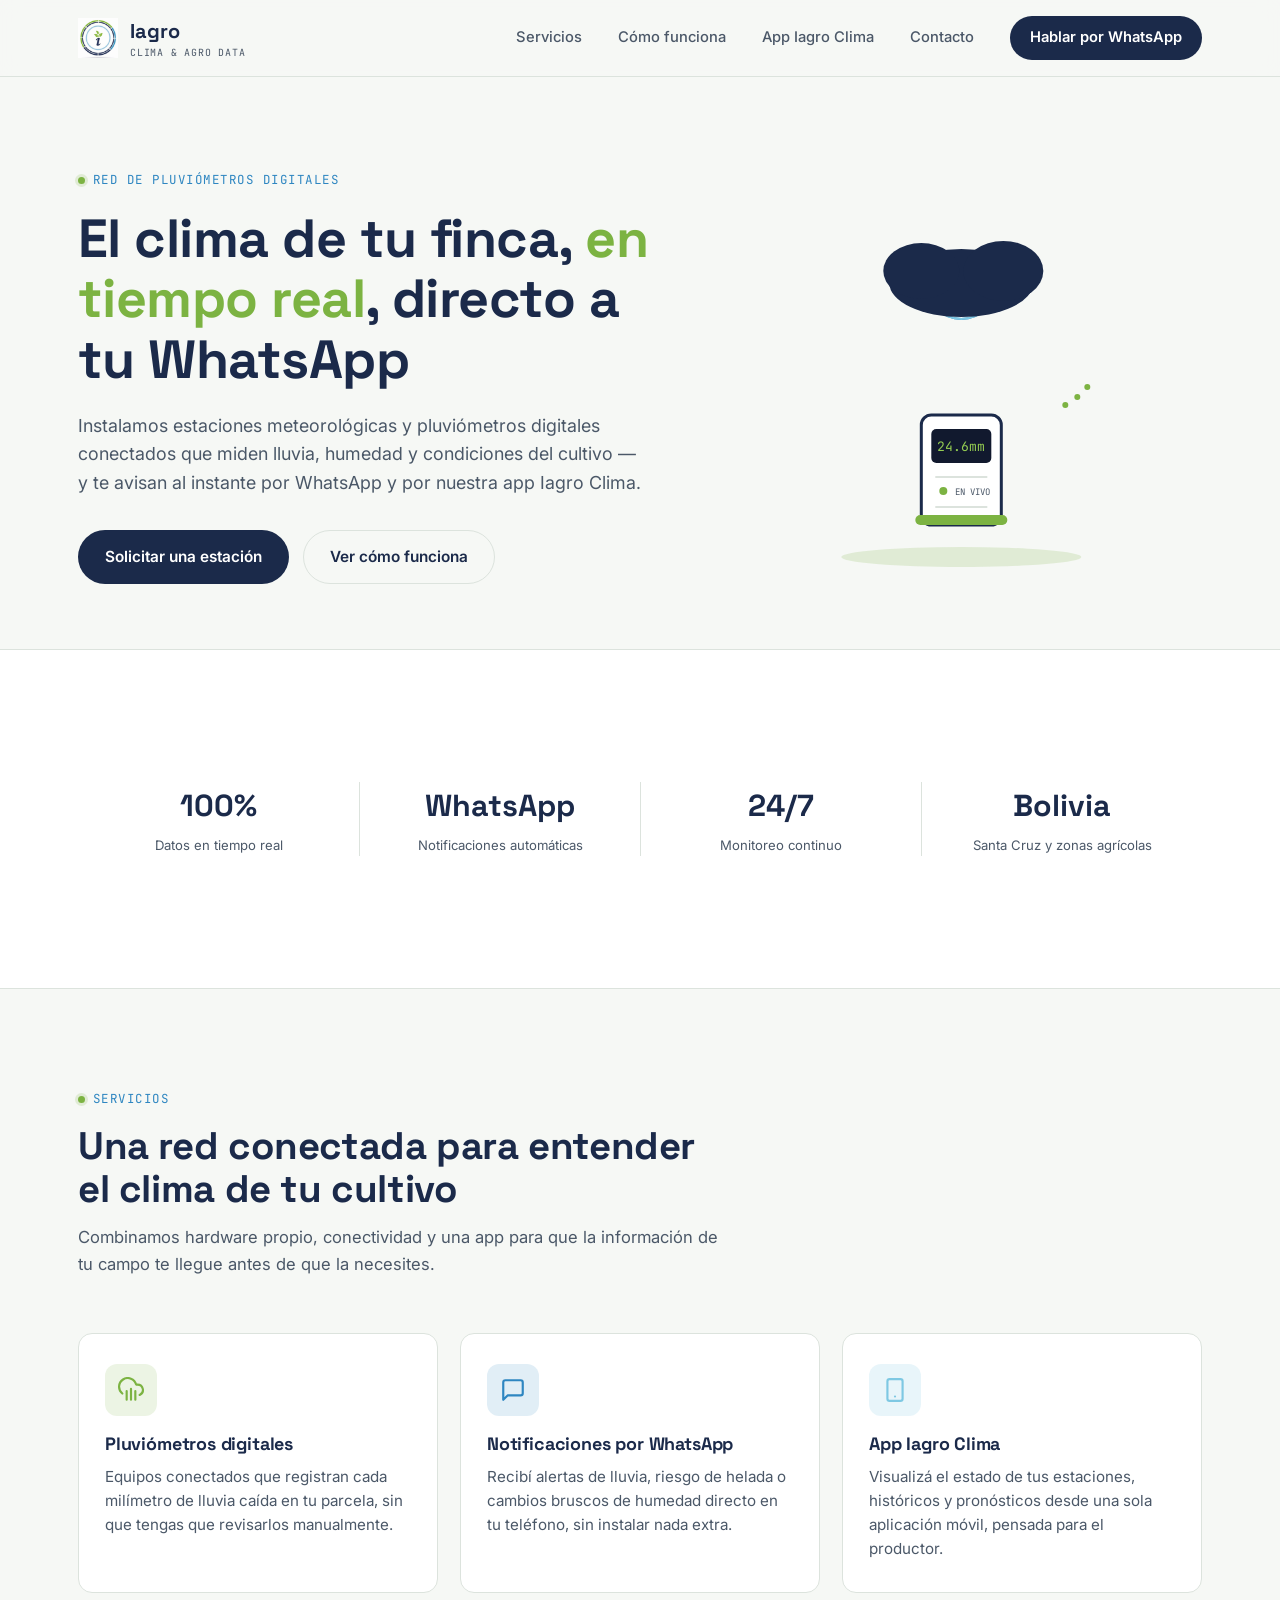
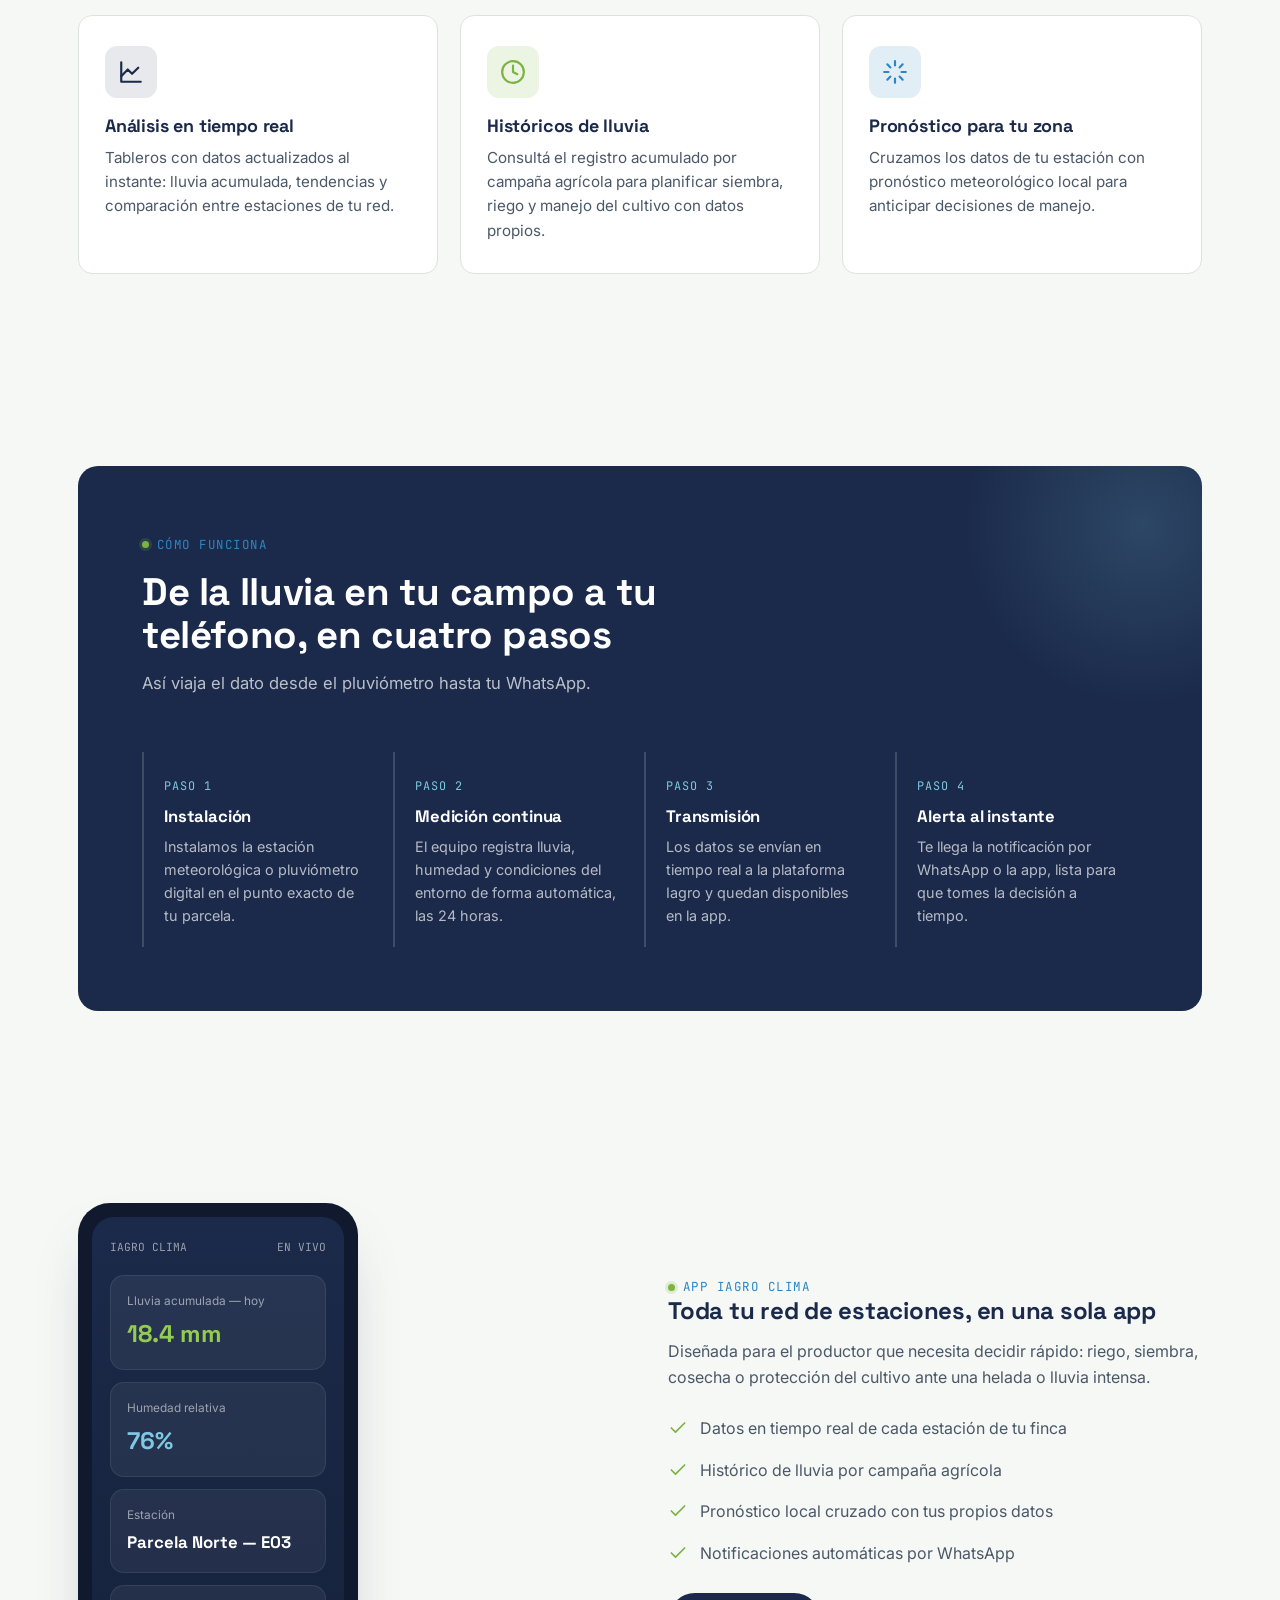
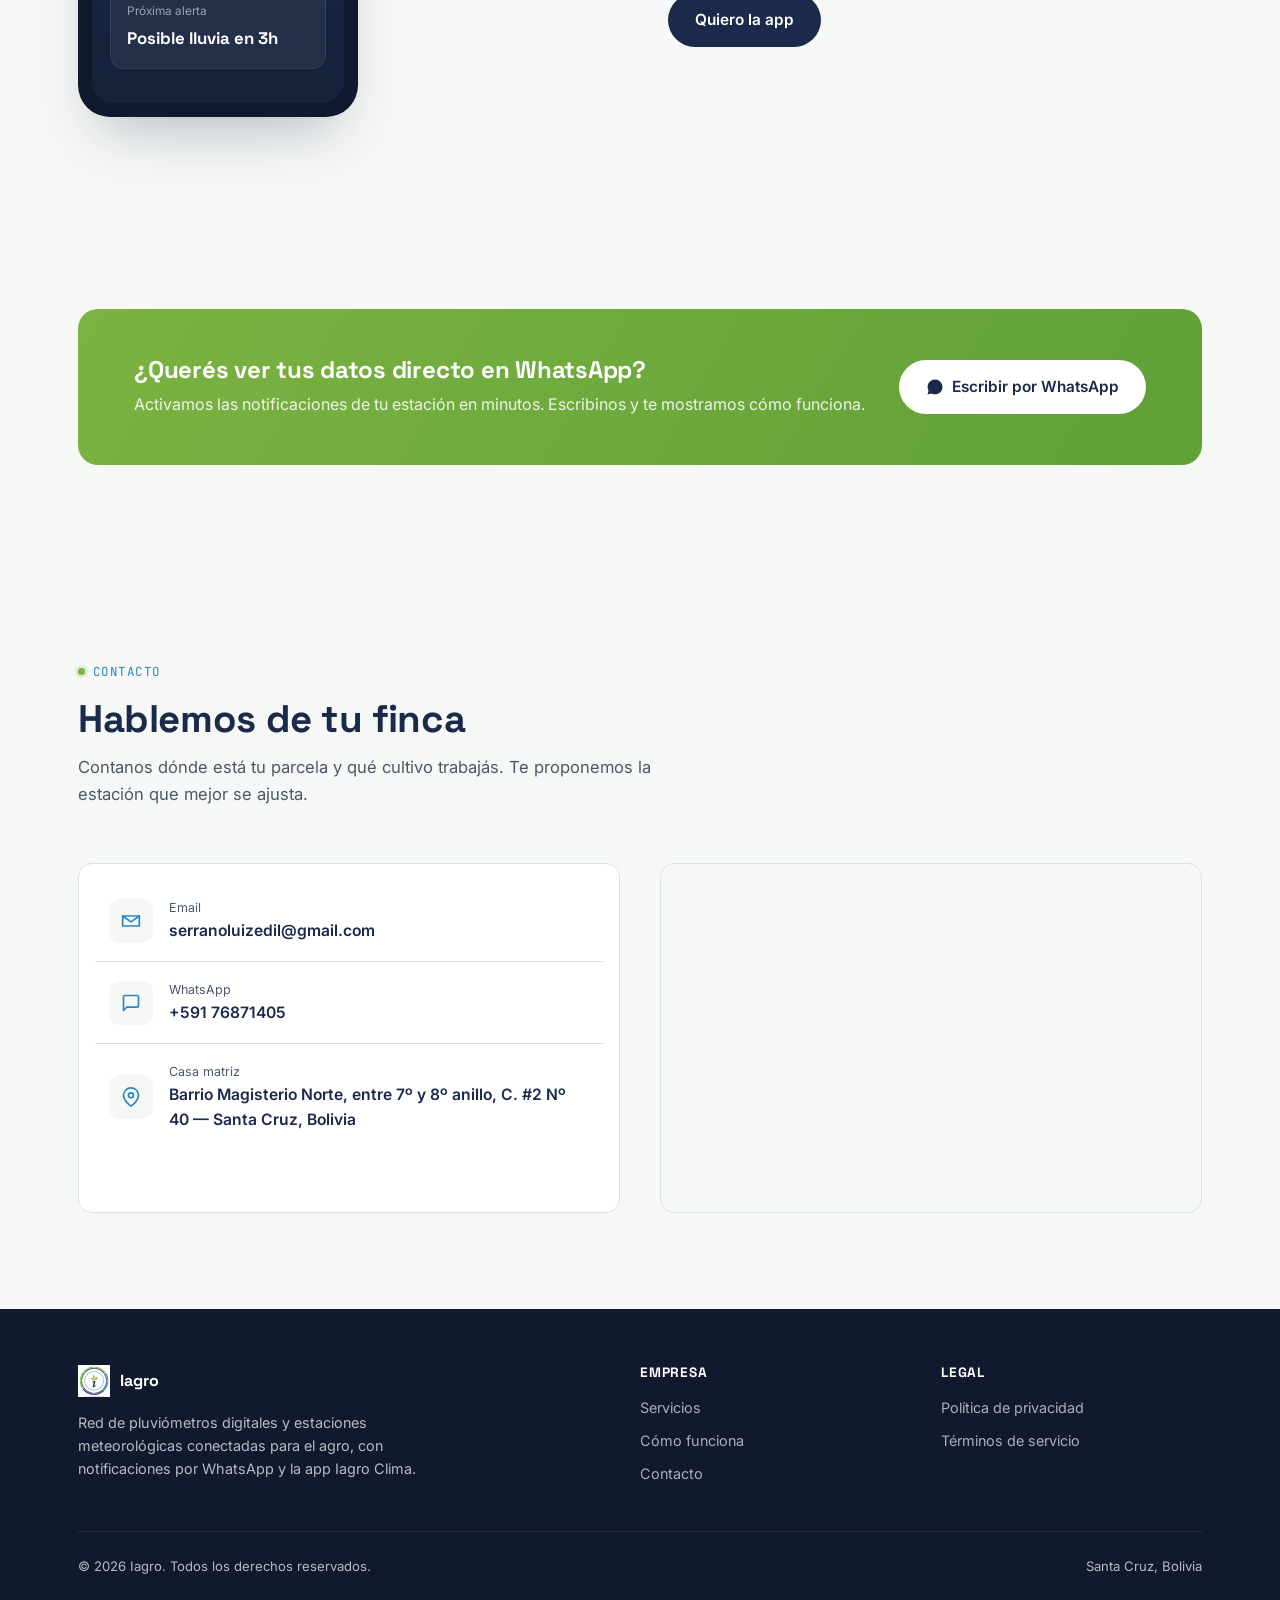
==== index.html @ 365c02df "first commit" ====
<!DOCTYPE html>
<html lang="es">
<head>
<meta charset="UTF-8">
<meta name="viewport" content="width=device-width, initial-scale=1.0">
<title>Iagro — Red de pluviómetros digitales y clima en tiempo real para el agro</title>
<meta name="description" content="Iagro instala estaciones meteorológicas y pluviómetros digitales conectados, con notificaciones por WhatsApp y la app Iagro Clima. Datos en tiempo real, pronósticos e históricos para tu finca.">
<link rel="icon" type="image/png" href="img/logo.png">
<link rel="stylesheet" href="css/style.css">
</head>
<body>

<header class="site-header">
  <div class="container">
    <a href="index.html" class="brand">
      <img src="img/logo.png" alt="Iagro">
      <span>Iagro<span class="sub">Clima &amp; Agro Data</span></span>
    </a>
    <nav class="nav-links">
      <a href="#servicios">Servicios</a>
      <a href="#como-funciona">Cómo funciona</a>
      <a href="#app">App Iagro Clima</a>
      <a href="contacto.html">Contacto</a>
      <a href="contacto.html#whatsapp" class="cta-link">Hablar por WhatsApp</a>
    </nav>
  </div>
</header>

<section class="hero">
  <div class="container">
    <div class="hero-copy">
      <span class="eyebrow">Red de pluviómetros digitales</span>
      <h1>El clima de tu finca, <em>en tiempo real</em>, directo a tu WhatsApp</h1>
      <p class="lead">Instalamos estaciones meteorológicas y pluviómetros digitales conectados que miden lluvia, humedad y condiciones del cultivo — y te avisan al instante por WhatsApp y por nuestra app Iagro Clima.</p>
      <div class="hero-actions">
        <a href="contacto.html" class="btn btn-primary">Solicitar una estación</a>
        <a href="#como-funciona" class="btn btn-secondary">Ver cómo funciona</a>
      </div>
    </div>
    <div class="hero-visual">
      <svg class="raingauge" viewBox="0 0 360 420" xmlns="http://www.w3.org/2000/svg">
        <!-- Pulsos de señal -->
        <circle class="pulse-ring" cx="180" cy="120" r="34" fill="none" stroke="#2E86C1" stroke-width="2"/>
        <circle class="pulse-ring" cx="180" cy="120" r="34" fill="none" stroke="#7EC8E3" stroke-width="2" style="animation-delay:1s"/>

        <!-- Nube -->
        <g>
          <ellipse cx="180" cy="118" rx="72" ry="34" fill="#1B2A4A"/>
          <ellipse cx="140" cy="106" rx="38" ry="28" fill="#1B2A4A"/>
          <ellipse cx="222" cy="106" rx="40" ry="30" fill="#1B2A4A"/>
        </g>

        <!-- Gotas cayendo -->
        <g fill="#7EC8E3">
          <path class="drop" d="M150 150 q6 14 0 22 q-6 -2 -6 -10 q0 -6 6 -12" />
          <path class="drop" d="M180 150 q6 14 0 22 q-6 -2 -6 -10 q0 -6 6 -12" />
          <path class="drop" d="M210 150 q6 14 0 22 q-6 -2 -6 -10 q0 -6 6 -12" />
          <path class="drop" d="M165 160 q6 14 0 22 q-6 -2 -6 -10 q0 -6 6 -12" />
          <path class="drop" d="M195 160 q6 14 0 22 q-6 -2 -6 -10 q0 -6 6 -12" />
        </g>

        <!-- Pluviómetro digital -->
        <g transform="translate(140,250)">
          <rect x="0" y="0" width="80" height="110" rx="10" fill="#FFFFFF" stroke="#1B2A4A" stroke-width="3"/>
          <rect x="10" y="14" width="60" height="34" rx="5" fill="#11192E"/>
          <text x="40" y="36" text-anchor="middle" font-family="JetBrains Mono, monospace" font-size="13" fill="#94CC52" class="data-tick">24.6mm</text>
          <line x1="14" y1="62" x2="66" y2="62" stroke="#DCE3DD" stroke-width="2"/>
          <circle class="data-tick" cx="22" cy="76" r="4" fill="#7CB342"/>
          <text x="34" y="80" font-family="JetBrains Mono, monospace" font-size="9" fill="#4B5868">EN VIVO</text>
          <line x1="14" y1="92" x2="66" y2="92" stroke="#DCE3DD" stroke-width="2"/>
          <rect x="-6" y="100" width="92" height="10" rx="5" fill="#7CB342"/>
        </g>

        <!-- Base / suelo -->
        <ellipse cx="180" cy="392" rx="120" ry="10" fill="#7CB342" opacity="0.18"/>

        <!-- Ondas de transmisión hacia WhatsApp -->
        <g class="data-tick" style="animation-delay:0.6s">
          <circle cx="284" cy="240" r="3" fill="#7CB342"/>
          <circle cx="296" cy="232" r="3" fill="#7CB342"/>
          <circle cx="306" cy="222" r="3" fill="#7CB342"/>
        </g>
      </svg>
    </div>
  </div>
</section>

<section class="stats">
  <div class="container">
    <div class="stat">
      <div class="num">100%</div>
      <div class="label">Datos en tiempo real</div>
    </div>
    <div class="stat">
      <div class="num">WhatsApp</div>
      <div class="label">Notificaciones automáticas</div>
    </div>
    <div class="stat">
      <div class="num">24/7</div>
      <div class="label">Monitoreo continuo</div>
    </div>
    <div class="stat">
      <div class="num">Bolivia</div>
      <div class="label">Santa Cruz y zonas agrícolas</div>
    </div>
  </div>
</section>

<section id="servicios">
  <div class="container">
    <div class="section-head">
      <span class="eyebrow">Servicios</span>
      <h2>Una red conectada para entender el clima de tu cultivo</h2>
      <p>Combinamos hardware propio, conectividad y una app para que la información de tu campo te llegue antes de que la necesites.</p>
    </div>
    <div class="services-grid">

      <div class="service-card">
        <div class="service-icon">
          <svg viewBox="0 0 24 24" fill="none" stroke-width="2" stroke-linecap="round" stroke-linejoin="round"><path d="M16 13v8M8 13v8M12 11v10M20 16.58A5 5 0 0 0 18 7h-1.26A8 8 0 1 0 4 15.25"/></svg>
        </div>
        <h3>Pluviómetros digitales</h3>
        <p>Equipos conectados que registran cada milímetro de lluvia caída en tu parcela, sin que tengas que revisarlos manualmente.</p>
      </div>

      <div class="service-card">
        <div class="service-icon">
          <svg viewBox="0 0 24 24" fill="none" stroke-width="2" stroke-linecap="round" stroke-linejoin="round"><path d="M21 15a2 2 0 0 1-2 2H7l-4 4V5a2 2 0 0 1 2-2h14a2 2 0 0 1 2 2z"/></svg>
        </div>
        <h3>Notificaciones por WhatsApp</h3>
        <p>Recibí alertas de lluvia, riesgo de helada o cambios bruscos de humedad directo en tu teléfono, sin instalar nada extra.</p>
      </div>

      <div class="service-card">
        <div class="service-icon">
          <svg viewBox="0 0 24 24" fill="none" stroke-width="2" stroke-linecap="round" stroke-linejoin="round"><rect x="5" y="2" width="14" height="20" rx="2"/><line x1="12" y1="18" x2="12.01" y2="18"/></svg>
        </div>
        <h3>App Iagro Clima</h3>
        <p>Visualizá el estado de tus estaciones, históricos y pronósticos desde una sola aplicación móvil, pensada para el productor.</p>
      </div>

      <div class="service-card">
        <div class="service-icon">
          <svg viewBox="0 0 24 24" fill="none" stroke-width="2" stroke-linecap="round" stroke-linejoin="round"><path d="M3 3v18h18"/><path d="M18.7 8 13 13.7l-4-4L3 16"/></svg>
        </div>
        <h3>Análisis en tiempo real</h3>
        <p>Tableros con datos actualizados al instante: lluvia acumulada, tendencias y comparación entre estaciones de tu red.</p>
      </div>

      <div class="service-card">
        <div class="service-icon">
          <svg viewBox="0 0 24 24" fill="none" stroke-width="2" stroke-linecap="round" stroke-linejoin="round"><circle cx="12" cy="12" r="10"/><polyline points="12 6 12 12 16 14"/></svg>
        </div>
        <h3>Históricos de lluvia</h3>
        <p>Consultá el registro acumulado por campaña agrícola para planificar siembra, riego y manejo del cultivo con datos propios.</p>
      </div>

      <div class="service-card">
        <div class="service-icon">
          <svg viewBox="0 0 24 24" fill="none" stroke-width="2" stroke-linecap="round" stroke-linejoin="round"><path d="M12 2v4M12 18v4M4.93 4.93l2.83 2.83M16.24 16.24l2.83 2.83M2 12h4M18 12h4M4.93 19.07l2.83-2.83M16.24 7.76l2.83-2.83"/></svg>
        </div>
        <h3>Pronóstico para tu zona</h3>
        <p>Cruzamos los datos de tu estación con pronóstico meteorológico local para anticipar decisiones de manejo.</p>
      </div>

    </div>
  </div>
</section>

<section id="como-funciona">
  <div class="container">
    <div class="flow">
      <div class="section-head">
        <span class="eyebrow">Cómo funciona</span>
        <h2>De la lluvia en tu campo a tu teléfono, en cuatro pasos</h2>
        <p>Así viaja el dato desde el pluviómetro hasta tu WhatsApp.</p>
      </div>
      <div class="flow-steps">
        <div class="flow-step">
          <span class="tag">PASO 1</span>
          <h4>Instalación</h4>
          <p>Instalamos la estación meteorológica o pluviómetro digital en el punto exacto de tu parcela.</p>
        </div>
        <div class="flow-step">
          <span class="tag">PASO 2</span>
          <h4>Medición continua</h4>
          <p>El equipo registra lluvia, humedad y condiciones del entorno de forma automática, las 24 horas.</p>
        </div>
        <div class="flow-step">
          <span class="tag">PASO 3</span>
          <h4>Transmisión</h4>
          <p>Los datos se envían en tiempo real a la plataforma Iagro y quedan disponibles en la app.</p>
        </div>
        <div class="flow-step">
          <span class="tag">PASO 4</span>
          <h4>Alerta al instante</h4>
          <p>Te llega la notificación por WhatsApp o la app, lista para que tomes la decisión a tiempo.</p>
        </div>
      </div>
    </div>
  </div>
</section>

<section id="app" class="app-promo">
  <div class="container">
    <div class="phone-mock">
      <div class="phone-screen">
        <div class="ps-head"><span>IAGRO CLIMA</span><span>EN VIVO</span></div>
        <div class="ps-card">
          <div class="ps-label">Lluvia acumulada — hoy</div>
          <div class="ps-value leaf">18.4 mm</div>
        </div>
        <div class="ps-card">
          <div class="ps-label">Humedad relativa</div>
          <div class="ps-value sky">76%</div>
        </div>
        <div class="ps-card">
          <div class="ps-label">Estación</div>
          <div class="ps-value" style="font-size:1.05rem;">Parcela Norte — E03</div>
        </div>
        <div class="ps-card">
          <div class="ps-label">Próxima alerta</div>
          <div class="ps-value" style="font-size:1.05rem;">Posible lluvia en 3h</div>
        </div>
      </div>
    </div>
    <div class="app-copy">
      <span class="eyebrow">App Iagro Clima</span>
      <h2>Toda tu red de estaciones, en una sola app</h2>
      <p style="color:var(--ink-soft); margin-top:14px;">Diseñada para el productor que necesita decidir rápido: riego, siembra, cosecha o protección del cultivo ante una helada o lluvia intensa.</p>
      <ul class="checklist">
        <li><svg viewBox="0 0 24 24" fill="none" stroke-width="2" stroke-linecap="round" stroke-linejoin="round"><polyline points="20 6 9 17 4 12"/></svg> Datos en tiempo real de cada estación de tu finca</li>
        <li><svg viewBox="0 0 24 24" fill="none" stroke-width="2" stroke-linecap="round" stroke-linejoin="round"><polyline points="20 6 9 17 4 12"/></svg> Histórico de lluvia por campaña agrícola</li>
        <li><svg viewBox="0 0 24 24" fill="none" stroke-width="2" stroke-linecap="round" stroke-linejoin="round"><polyline points="20 6 9 17 4 12"/></svg> Pronóstico local cruzado con tus propios datos</li>
        <li><svg viewBox="0 0 24 24" fill="none" stroke-width="2" stroke-linecap="round" stroke-linejoin="round"><polyline points="20 6 9 17 4 12"/></svg> Notificaciones automáticas por WhatsApp</li>
      </ul>
      <a href="contacto.html" class="btn btn-primary" style="margin-top:10px;">Quiero la app</a>
    </div>
  </div>
</section>

<section>
  <div class="container">
    <div class="wa-band">
      <div>
        <h3>¿Querés ver tus datos directo en WhatsApp?</h3>
        <p>Activamos las notificaciones de tu estación en minutos. Escribinos y te mostramos cómo funciona.</p>
      </div>
      <a href="https://wa.me/59176871405" target="_blank" rel="noopener" class="btn btn-primary">
        <svg width="18" height="18" viewBox="0 0 24 24" fill="currentColor"><path d="M12.04 2C6.58 2 2.13 6.45 2.13 11.91c0 1.75.46 3.39 1.27 4.81L2 22l5.43-1.36a9.85 9.85 0 0 0 4.61 1.17h.01c5.46 0 9.91-4.45 9.91-9.91C21.95 6.45 17.5 2 12.04 2z"/></svg>
        Escribir por WhatsApp
      </a>
    </div>
  </div>
</section>

<section id="contacto-preview">
  <div class="container">
    <div class="section-head">
      <span class="eyebrow">Contacto</span>
      <h2>Hablemos de tu finca</h2>
      <p>Contanos dónde está tu parcela y qué cultivo trabajás. Te proponemos la estación que mejor se ajusta.</p>
    </div>
    <div class="contact-grid">
      <div class="contact-card">
        <div class="contact-list">
          <div class="contact-item">
            <div class="ci-icon"><svg viewBox="0 0 24 24" fill="none" stroke-width="2" stroke-linecap="round" stroke-linejoin="round"><path d="M4 4h16v16H4z" opacity="0"/><path d="M22 6 12 13 2 6"/><path d="M2 6h20v12H2z"/></svg></div>
            <div><div class="ci-label">Email</div><div class="ci-value">serranoluizedil@gmail.com</div></div>
          </div>
          <div class="contact-item">
            <div class="ci-icon"><svg viewBox="0 0 24 24" fill="none" stroke-width="2" stroke-linecap="round" stroke-linejoin="round"><path d="M21 15a2 2 0 0 1-2 2H7l-4 4V5a2 2 0 0 1 2-2h14a2 2 0 0 1 2 2z"/></svg></div>
            <div><div class="ci-label">WhatsApp</div><div class="ci-value">+591 76871405</div></div>
          </div>
          <div class="contact-item">
            <div class="ci-icon"><svg viewBox="0 0 24 24" fill="none" stroke-width="2" stroke-linecap="round" stroke-linejoin="round"><path d="M21 10c0 7-9 13-9 13s-9-6-9-13a9 9 0 0 1 18 0z"/><circle cx="12" cy="10" r="3"/></svg></div>
            <div><div class="ci-label">Casa matriz</div><div class="ci-value">Barrio Magisterio Norte, entre 7º y 8º anillo, C. #2 Nº 40 — Santa Cruz, Bolivia</div></div>
          </div>
        </div>
      </div>
      <div class="map-frame">
        <iframe src="https://www.openstreetmap.org/export/embed.html?bbox=-63.20%2C-17.76%2C-63.13%2C-17.70&layer=mapnik" loading="lazy" referrerpolicy="no-referrer-when-downgrade" title="Ubicación Iagro Santa Cruz"></iframe>
      </div>
    </div>
  </div>
</section>

<footer>
  <div class="container">
    <div class="footer-grid">
      <div>
        <div class="footer-brand"><img src="img/logo.png" alt="Iagro"> Iagro</div>
        <p>Red de pluviómetros digitales y estaciones meteorológicas conectadas para el agro, con notificaciones por WhatsApp y la app Iagro Clima.</p>
      </div>
      <div class="footer-col">
        <h4>Empresa</h4>
        <a href="index.html#servicios">Servicios</a>
        <a href="index.html#como-funciona">Cómo funciona</a>
        <a href="contacto.html">Contacto</a>
      </div>
      <div class="footer-col">
        <h4>Legal</h4>
        <a href="privacidad.html">Política de privacidad</a>
        <a href="terminos.html">Términos de servicio</a>
      </div>
    </div>
    <div class="footer-bottom">
      <span>© 2026 Iagro. Todos los derechos reservados.</span>
      <span>Santa Cruz, Bolivia</span>
    </div>
  </div>
</footer>

</body>
</html>
---- css/style.css ----
/* ==========================================================================
   IAGRO — Sistema de diseño
   Paleta extraída del logo: navy, verde hoja, azul claro, azul medio
   ========================================================================== */

@import url('https://fonts.googleapis.com/css2?family=Space+Grotesk:wght@400;500;600;700&family=Inter:wght@400;500;600;700&family=JetBrains+Mono:wght@400;500&display=swap');

:root {
  /* Paleta de marca */
  --navy: #1B2A4A;
  --navy-deep: #11192E;
  --leaf: #7CB342;
  --leaf-bright: #94CC52;
  --sky: #7EC8E3;
  --azure: #2E86C1;
  --cream: #F6F8F5;
  --paper: #FFFFFF;
  --ink: #1A2233;
  --ink-soft: #4B5868;
  --line: #DCE3DD;

  /* Tipografía */
  --font-display: 'Space Grotesk', sans-serif;
  --font-body: 'Inter', sans-serif;
  --font-mono: 'JetBrains Mono', monospace;

  /* Espaciado */
  --container: 1180px;
  --radius: 14px;
  --radius-sm: 8px;
}

* { box-sizing: border-box; margin: 0; padding: 0; }

html { scroll-behavior: smooth; }

@media (prefers-reduced-motion: reduce) {
  html { scroll-behavior: auto; }
  *, *::before, *::after {
    animation-duration: 0.01ms !important;
    animation-iteration-count: 1 !important;
    transition-duration: 0.01ms !important;
  }
}

body {
  font-family: var(--font-body);
  color: var(--ink);
  background: var(--cream);
  line-height: 1.6;
  -webkit-font-smoothing: antialiased;
}

img { max-width: 100%; display: block; }
a { color: inherit; text-decoration: none; }
ul { list-style: none; }

.container {
  max-width: var(--container);
  margin: 0 auto;
  padding: 0 28px;
}

h1, h2, h3, h4 {
  font-family: var(--font-display);
  color: var(--navy);
  letter-spacing: -0.01em;
  line-height: 1.12;
}

.eyebrow {
  font-family: var(--font-mono);
  font-size: 0.78rem;
  letter-spacing: 0.12em;
  text-transform: uppercase;
  color: var(--azure);
  display: inline-flex;
  align-items: center;
  gap: 8px;
}
.eyebrow::before {
  content: '';
  width: 7px;
  height: 7px;
  border-radius: 50%;
  background: var(--leaf);
  box-shadow: 0 0 0 3px rgba(124,179,66,0.18);
}

/* ---------- Header ---------- */
.site-header {
  position: sticky;
  top: 0;
  z-index: 100;
  background: rgba(246, 248, 245, 0.88);
  backdrop-filter: blur(10px);
  border-bottom: 1px solid var(--line);
}
.site-header .container {
  display: flex;
  align-items: center;
  justify-content: space-between;
  height: 76px;
}
.brand {
  display: flex;
  align-items: center;
  gap: 12px;
  font-family: var(--font-display);
  font-weight: 700;
  font-size: 1.25rem;
  color: var(--navy);
}
.brand img { width: 40px; height: 40px; }
.brand .sub {
  display: block;
  font-family: var(--font-mono);
  font-size: 0.62rem;
  font-weight: 400;
  letter-spacing: 0.08em;
  color: var(--ink-soft);
  text-transform: uppercase;
  margin-top: -2px;
}

.nav-links {
  display: flex;
  align-items: center;
  gap: 36px;
}
.nav-links a {
  font-size: 0.92rem;
  font-weight: 500;
  color: var(--ink-soft);
  transition: color 0.2s ease;
  position: relative;
}
.nav-links a:hover, .nav-links a:focus-visible { color: var(--navy); }
.nav-links a.cta-link {
  background: var(--navy);
  color: #fff;
  padding: 10px 20px;
  border-radius: 100px;
  font-weight: 600;
}
.nav-links a.cta-link:hover { background: var(--azure); }

.nav-toggle { display: none; }

/* ---------- Hero ---------- */
.hero {
  position: relative;
  overflow: hidden;
  padding: 88px 0 64px;
}
.hero .container {
  display: grid;
  grid-template-columns: 1.1fr 0.9fr;
  gap: 56px;
  align-items: center;
}
.hero h1 {
  font-size: clamp(2.3rem, 4.2vw, 3.4rem);
  margin: 18px 0 22px;
}
.hero h1 em {
  font-style: normal;
  color: var(--leaf);
  position: relative;
}
.hero p.lead {
  font-size: 1.12rem;
  color: var(--ink-soft);
  max-width: 52ch;
  margin-bottom: 32px;
}
.hero-actions {
  display: flex;
  gap: 14px;
  flex-wrap: wrap;
}

.btn {
  display: inline-flex;
  align-items: center;
  gap: 8px;
  padding: 14px 26px;
  border-radius: 100px;
  font-weight: 600;
  font-size: 0.96rem;
  border: 1px solid transparent;
  cursor: pointer;
  transition: all 0.2s ease;
}
.btn-primary {
  background: var(--navy);
  color: #fff;
}
.btn-primary:hover { background: var(--azure); transform: translateY(-1px); }
.btn-secondary {
  background: transparent;
  border-color: var(--line);
  color: var(--navy);
}
.btn-secondary:hover { border-color: var(--navy); }

/* Signature visual: pluviómetro digital con goteo de datos en tiempo real */
.hero-visual {
  position: relative;
  display: flex;
  align-items: center;
  justify-content: center;
  height: 420px;
}
.raingauge {
  width: 100%;
  height: 100%;
}
.drop {
  animation: fall 2.6s linear infinite;
  opacity: 0;
}
.drop:nth-child(odd) { animation-delay: 0.4s; }
.drop:nth-child(3n) { animation-delay: 1.1s; }
.drop:nth-child(4n) { animation-delay: 1.8s; }
@keyframes fall {
  0% { transform: translateY(-10px); opacity: 0; }
  15% { opacity: 0.85; }
  85% { opacity: 0.6; }
  100% { transform: translateY(140px); opacity: 0; }
}
.pulse-ring {
  animation: pulse 2.8s ease-out infinite;
  transform-origin: center;
}
@keyframes pulse {
  0% { opacity: 0.7; transform: scale(0.92); }
  70% { opacity: 0; transform: scale(1.35); }
  100% { opacity: 0; transform: scale(1.35); }
}
.data-tick { animation: tickFade 3.5s ease-in-out infinite; }
@keyframes tickFade {
  0%, 100% { opacity: 0.3; }
  50% { opacity: 1; }
}

/* ---------- Stats strip ---------- */
.stats {
  border-top: 1px solid var(--line);
  border-bottom: 1px solid var(--line);
  background: var(--paper);
}
.stats .container {
  display: grid;
  grid-template-columns: repeat(4, 1fr);
  padding: 36px 28px;
}
.stat {
  text-align: center;
  border-left: 1px solid var(--line);
  padding: 0 12px;
}
.stat:first-child { border-left: none; }
.stat .num {
  font-family: var(--font-display);
  font-size: 1.9rem;
  font-weight: 700;
  color: var(--navy);
}
.stat .label {
  font-size: 0.82rem;
  color: var(--ink-soft);
  margin-top: 4px;
}

/* ---------- Sections ---------- */
section { padding: 96px 0; }
.section-head {
  max-width: 640px;
  margin-bottom: 56px;
}
.section-head h2 {
  font-size: clamp(1.8rem, 3vw, 2.4rem);
  margin-top: 14px;
}
.section-head p {
  color: var(--ink-soft);
  margin-top: 14px;
  font-size: 1.04rem;
}

/* ---------- Services / cards ---------- */
.services-grid {
  display: grid;
  grid-template-columns: repeat(3, 1fr);
  gap: 22px;
}
.service-card {
  background: var(--paper);
  border: 1px solid var(--line);
  border-radius: var(--radius);
  padding: 30px 26px;
  transition: transform 0.25s ease, box-shadow 0.25s ease, border-color 0.25s ease;
}
.service-card:hover {
  transform: translateY(-4px);
  box-shadow: 0 16px 32px -16px rgba(27,42,74,0.18);
  border-color: var(--sky);
}
.service-icon {
  width: 52px;
  height: 52px;
  border-radius: 12px;
  display: flex;
  align-items: center;
  justify-content: center;
  margin-bottom: 18px;
}
.service-icon svg { width: 26px; height: 26px; }
.service-card:nth-child(1) .service-icon { background: rgba(124,179,66,0.14); }
.service-card:nth-child(1) .service-icon svg { stroke: var(--leaf); }
.service-card:nth-child(2) .service-icon { background: rgba(46,134,193,0.14); }
.service-card:nth-child(2) .service-icon svg { stroke: var(--azure); }
.service-card:nth-child(3) .service-icon { background: rgba(126,200,227,0.18); }
.service-card:nth-child(3) .service-icon svg { stroke: var(--sky); }
.service-card:nth-child(4) .service-icon { background: rgba(27,42,74,0.10); }
.service-card:nth-child(4) .service-icon svg { stroke: var(--navy); }
.service-card:nth-child(5) .service-icon { background: rgba(124,179,66,0.14); }
.service-card:nth-child(5) .service-icon svg { stroke: var(--leaf); }
.service-card:nth-child(6) .service-icon { background: rgba(46,134,193,0.14); }
.service-card:nth-child(6) .service-icon svg { stroke: var(--azure); }

.service-card h3 {
  font-size: 1.12rem;
  margin-bottom: 10px;
}
.service-card p {
  color: var(--ink-soft);
  font-size: 0.95rem;
}

/* ---------- How it works ---------- */
.flow {
  background: var(--navy);
  color: #fff;
  border-radius: 20px;
  padding: 64px;
  position: relative;
  overflow: hidden;
}
.flow::before {
  content: '';
  position: absolute;
  top: -120px;
  right: -120px;
  width: 360px;
  height: 360px;
  border-radius: 50%;
  background: radial-gradient(circle, rgba(126,200,227,0.18), transparent 70%);
}
.flow .section-head h2, .flow .section-head p { color: #fff; }
.flow .section-head p { color: rgba(255,255,255,0.7); }
.flow-steps {
  display: grid;
  grid-template-columns: repeat(4, 1fr);
  gap: 8px;
  position: relative;
}
.flow-step {
  padding: 20px;
  border-left: 2px solid rgba(255,255,255,0.16);
}
.flow-step .tag {
  font-family: var(--font-mono);
  font-size: 0.74rem;
  color: var(--sky);
  letter-spacing: 0.08em;
}
.flow-step h4 {
  color: #fff;
  font-size: 1.04rem;
  margin: 10px 0 8px;
}
.flow-step p {
  color: rgba(255,255,255,0.68);
  font-size: 0.9rem;
}

/* ---------- App promo ---------- */
.app-promo .container {
  display: grid;
  grid-template-columns: 1fr 1fr;
  gap: 56px;
  align-items: center;
}
.phone-mock {
  background: var(--navy-deep);
  border-radius: 32px;
  padding: 14px;
  max-width: 280px;
  box-shadow: 0 30px 60px -24px rgba(27,42,74,0.35);
}
.phone-screen {
  background: linear-gradient(180deg, var(--navy) 0%, #16223C 100%);
  border-radius: 22px;
  padding: 22px 18px;
  color: #fff;
  min-height: 460px;
}
.phone-screen .ps-head {
  display: flex;
  justify-content: space-between;
  align-items: center;
  font-family: var(--font-mono);
  font-size: 0.7rem;
  color: rgba(255,255,255,0.55);
  margin-bottom: 18px;
}
.ps-card {
  background: rgba(255,255,255,0.06);
  border: 1px solid rgba(255,255,255,0.08);
  border-radius: 14px;
  padding: 16px;
  margin-bottom: 12px;
}
.ps-card .ps-label { font-size: 0.74rem; color: rgba(255,255,255,0.55); }
.ps-card .ps-value { font-family: var(--font-display); font-size: 1.5rem; font-weight: 700; margin-top: 4px; }
.ps-card .ps-value.leaf { color: var(--leaf-bright); }
.ps-card .ps-value.sky { color: var(--sky); }

.app-copy ul.checklist { margin-top: 26px; }
.app-copy ul.checklist li {
  display: flex;
  align-items: flex-start;
  gap: 12px;
  margin-bottom: 16px;
  color: var(--ink-soft);
}
.app-copy ul.checklist svg {
  flex-shrink: 0;
  width: 20px;
  height: 20px;
  stroke: var(--leaf);
  margin-top: 2px;
}

/* ---------- WhatsApp band ---------- */
.wa-band {
  background: linear-gradient(120deg, var(--leaf) 0%, #5FA037 100%);
  border-radius: 20px;
  padding: 48px 56px;
  display: flex;
  align-items: center;
  justify-content: space-between;
  gap: 32px;
  color: #fff;
}
.wa-band h3 { color: #fff; font-size: 1.5rem; }
.wa-band p { color: rgba(255,255,255,0.88); margin-top: 8px; }
.wa-band .btn-primary { background: #fff; color: var(--navy); }
.wa-band .btn-primary:hover { background: var(--navy); color: #fff; }

/* ---------- Contact ---------- */
.contact-grid {
  display: grid;
  grid-template-columns: 1fr 1fr;
  gap: 40px;
}
.contact-card {
  background: var(--paper);
  border: 1px solid var(--line);
  border-radius: var(--radius);
  padding: 16px;
}
.contact-list { display: flex; flex-direction: column; gap: 0; }
.contact-item {
  display: flex;
  align-items: center;
  gap: 16px;
  padding: 18px 14px;
  border-bottom: 1px solid var(--line);
}
.contact-item:last-child { border-bottom: none; }
.contact-item .ci-icon {
  width: 44px;
  height: 44px;
  border-radius: 10px;
  background: var(--cream);
  display: flex;
  align-items: center;
  justify-content: center;
  flex-shrink: 0;
}
.contact-item .ci-icon svg { width: 20px; height: 20px; stroke: var(--azure); }
.contact-item .ci-label { font-size: 0.78rem; color: var(--ink-soft); }
.contact-item .ci-value { font-weight: 600; color: var(--navy); font-size: 0.98rem; }

.map-frame {
  border-radius: var(--radius);
  overflow: hidden;
  border: 1px solid var(--line);
  min-height: 100%;
}
.map-frame iframe { width: 100%; height: 100%; min-height: 340px; border: 0; }

/* ---------- Footer ---------- */
footer {
  background: var(--navy-deep);
  color: rgba(255,255,255,0.7);
  padding: 56px 0 28px;
}
.footer-grid {
  display: grid;
  grid-template-columns: 2fr 1fr 1fr;
  gap: 40px;
  padding-bottom: 36px;
  border-bottom: 1px solid rgba(255,255,255,0.1);
}
.footer-brand {
  display: flex;
  align-items: center;
  gap: 10px;
  color: #fff;
  font-family: var(--font-display);
  font-weight: 700;
  margin-bottom: 14px;
}
.footer-brand img { width: 32px; height: 32px; }
.footer-grid p { font-size: 0.9rem; max-width: 38ch; }
.footer-col h4 {
  color: #fff;
  font-size: 0.85rem;
  text-transform: uppercase;
  letter-spacing: 0.06em;
  margin-bottom: 16px;
}
.footer-col a, .footer-col li {
  display: block;
  font-size: 0.9rem;
  margin-bottom: 10px;
  color: rgba(255,255,255,0.65);
  transition: color 0.2s ease;
}
.footer-col a:hover { color: var(--sky); }
.footer-bottom {
  display: flex;
  justify-content: space-between;
  align-items: center;
  padding-top: 24px;
  font-size: 0.82rem;
  flex-wrap: wrap;
  gap: 12px;
}

/* ---------- Legal pages ---------- */
.legal-hero {
  background: var(--navy);
  color: #fff;
  padding: 64px 0 48px;
}
.legal-hero .eyebrow { color: var(--sky); }
.legal-hero .eyebrow::before { background: var(--leaf-bright); }
.legal-hero h1 { color: #fff; margin-top: 14px; font-size: clamp(1.9rem, 3.4vw, 2.6rem); }
.legal-hero .updated { color: rgba(255,255,255,0.6); margin-top: 10px; font-size: 0.9rem; font-family: var(--font-mono); }

.legal-body {
  padding: 56px 0 96px;
}
.legal-layout {
  display: grid;
  grid-template-columns: 260px 1fr;
  gap: 56px;
  align-items: start;
}
.legal-toc {
  position: sticky;
  top: 100px;
  background: var(--paper);
  border: 1px solid var(--line);
  border-radius: var(--radius);
  padding: 22px;
}
.legal-toc h4 {
  font-size: 0.78rem;
  text-transform: uppercase;
  letter-spacing: 0.06em;
  color: var(--ink-soft);
  margin-bottom: 14px;
}
.legal-toc a {
  display: block;
  font-size: 0.9rem;
  padding: 7px 0;
  color: var(--ink-soft);
  border-left: 2px solid transparent;
  padding-left: 12px;
  margin-left: -12px;
  transition: all 0.2s ease;
}
.legal-toc a:hover { color: var(--navy); border-left-color: var(--leaf); }

.legal-content {
  background: var(--paper);
  border: 1px solid var(--line);
  border-radius: var(--radius);
  padding: 48px;
}
.legal-content h2 {
  font-size: 1.3rem;
  margin-top: 38px;
  margin-bottom: 14px;
  padding-top: 14px;
  border-top: 1px solid var(--line);
}
.legal-content h2:first-child { margin-top: 0; padding-top: 0; border-top: none; }
.legal-content h3 {
  font-size: 1.04rem;
  margin-top: 22px;
  margin-bottom: 10px;
}
.legal-content p, .legal-content li {
  color: var(--ink-soft);
  font-size: 0.96rem;
  margin-bottom: 12px;
}
.legal-content ul, .legal-content ol {
  margin-left: 4px;
  margin-bottom: 16px;
}
.legal-content li {
  position: relative;
  padding-left: 20px;
  margin-bottom: 8px;
}
.legal-content ul li::before {
  content: '';
  position: absolute;
  left: 0;
  top: 9px;
  width: 6px;
  height: 6px;
  border-radius: 50%;
  background: var(--leaf);
}
.legal-content ol { counter-reset: item; }
.legal-content table {
  width: 100%;
  border-collapse: collapse;
  margin: 18px 0;
  font-size: 0.9rem;
}
.legal-content th, .legal-content td {
  text-align: left;
  padding: 10px 14px;
  border: 1px solid var(--line);
  color: var(--ink-soft);
}
.legal-content th {
  background: var(--cream);
  color: var(--navy);
  font-weight: 600;
  font-family: var(--font-display);
  font-size: 0.85rem;
}
.legal-content strong { color: var(--navy); }
.legal-note {
  background: rgba(126,200,227,0.12);
  border: 1px solid rgba(126,200,227,0.4);
  border-radius: var(--radius-sm);
  padding: 16px 18px;
  margin: 20px 0;
  font-size: 0.9rem;
  color: var(--navy);
}

/* ---------- Contact page form ---------- */
.contact-page-grid {
  display: grid;
  grid-template-columns: 1fr 1fr;
  gap: 48px;
  align-items: start;
}
.form-card {
  background: var(--paper);
  border: 1px solid var(--line);
  border-radius: var(--radius);
  padding: 36px;
}
.field { margin-bottom: 20px; }
.field label {
  display: block;
  font-size: 0.85rem;
  font-weight: 600;
  color: var(--navy);
  margin-bottom: 8px;
}
.field input, .field textarea, .field select {
  width: 100%;
  padding: 12px 14px;
  border: 1px solid var(--line);
  border-radius: var(--radius-sm);
  font-family: var(--font-body);
  font-size: 0.95rem;
  background: var(--cream);
  transition: border-color 0.2s ease;
}
.field input:focus, .field textarea:focus, .field select:focus {
  outline: none;
  border-color: var(--azure);
  background: #fff;
}
.field textarea { min-height: 120px; resize: vertical; }
.form-note { font-size: 0.82rem; color: var(--ink-soft); margin-top: 16px; }

/* Focus visibility */
a:focus-visible, button:focus-visible, input:focus-visible, textarea:focus-visible {
  outline: 2px solid var(--azure);
  outline-offset: 2px;
}

/* ---------- Responsive ---------- */
@media (max-width: 980px) {
  .hero .container { grid-template-columns: 1fr; }
  .hero-visual { height: 280px; order: -1; }
  .stats .container { grid-template-columns: repeat(2, 1fr); gap: 24px; }
  .stat { border-left: none; }
  .services-grid { grid-template-columns: repeat(2, 1fr); }
  .flow-steps { grid-template-columns: repeat(2, 1fr); gap: 24px; }
  .flow { padding: 40px 28px; }
  .app-promo .container { grid-template-columns: 1fr; }
  .phone-mock { margin: 0 auto; }
  .contact-grid, .contact-page-grid { grid-template-columns: 1fr; }
  .legal-layout { grid-template-columns: 1fr; }
  .legal-toc { position: static; }
  .footer-grid { grid-template-columns: 1fr; }
  .wa-band { flex-direction: column; text-align: center; }
}

@media (max-width: 640px) {
  .nav-links { display: none; }
  .services-grid { grid-template-columns: 1fr; }
  .legal-content { padding: 26px; }
  section { padding: 64px 0; }
}
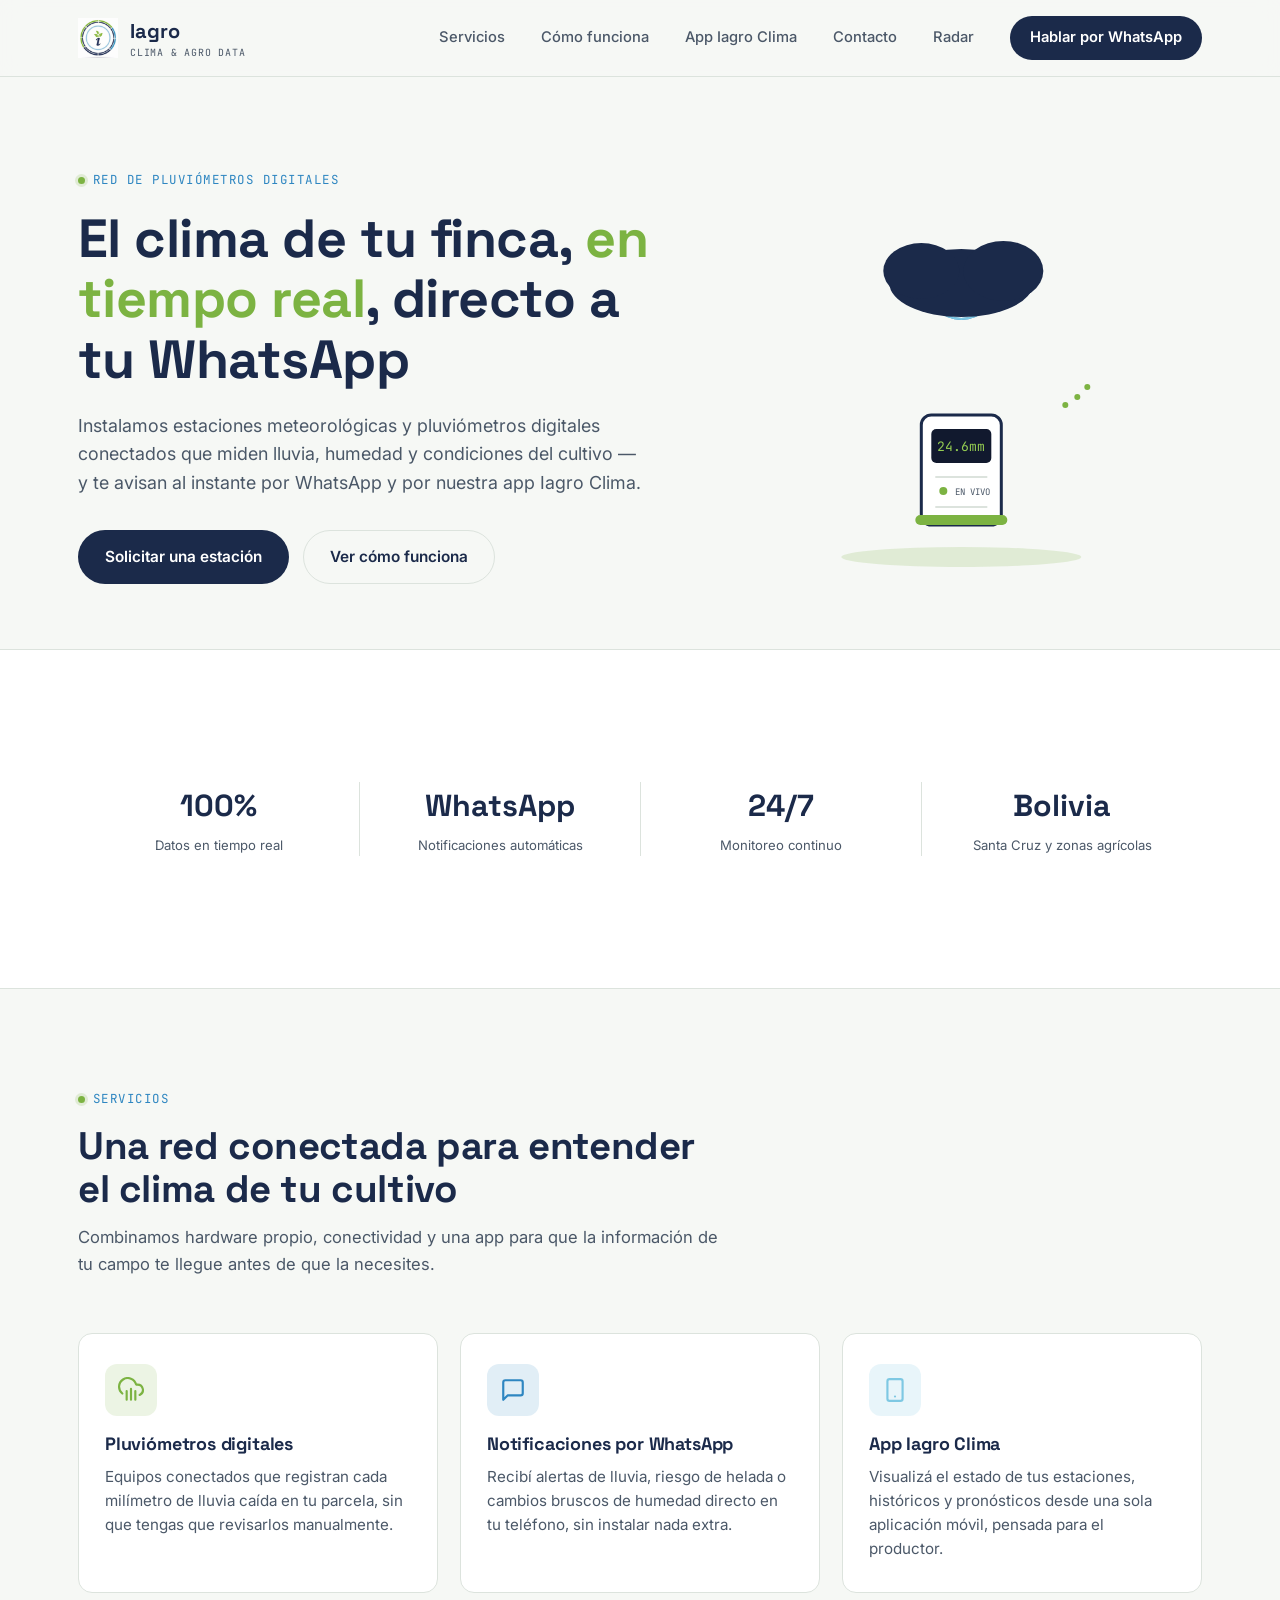
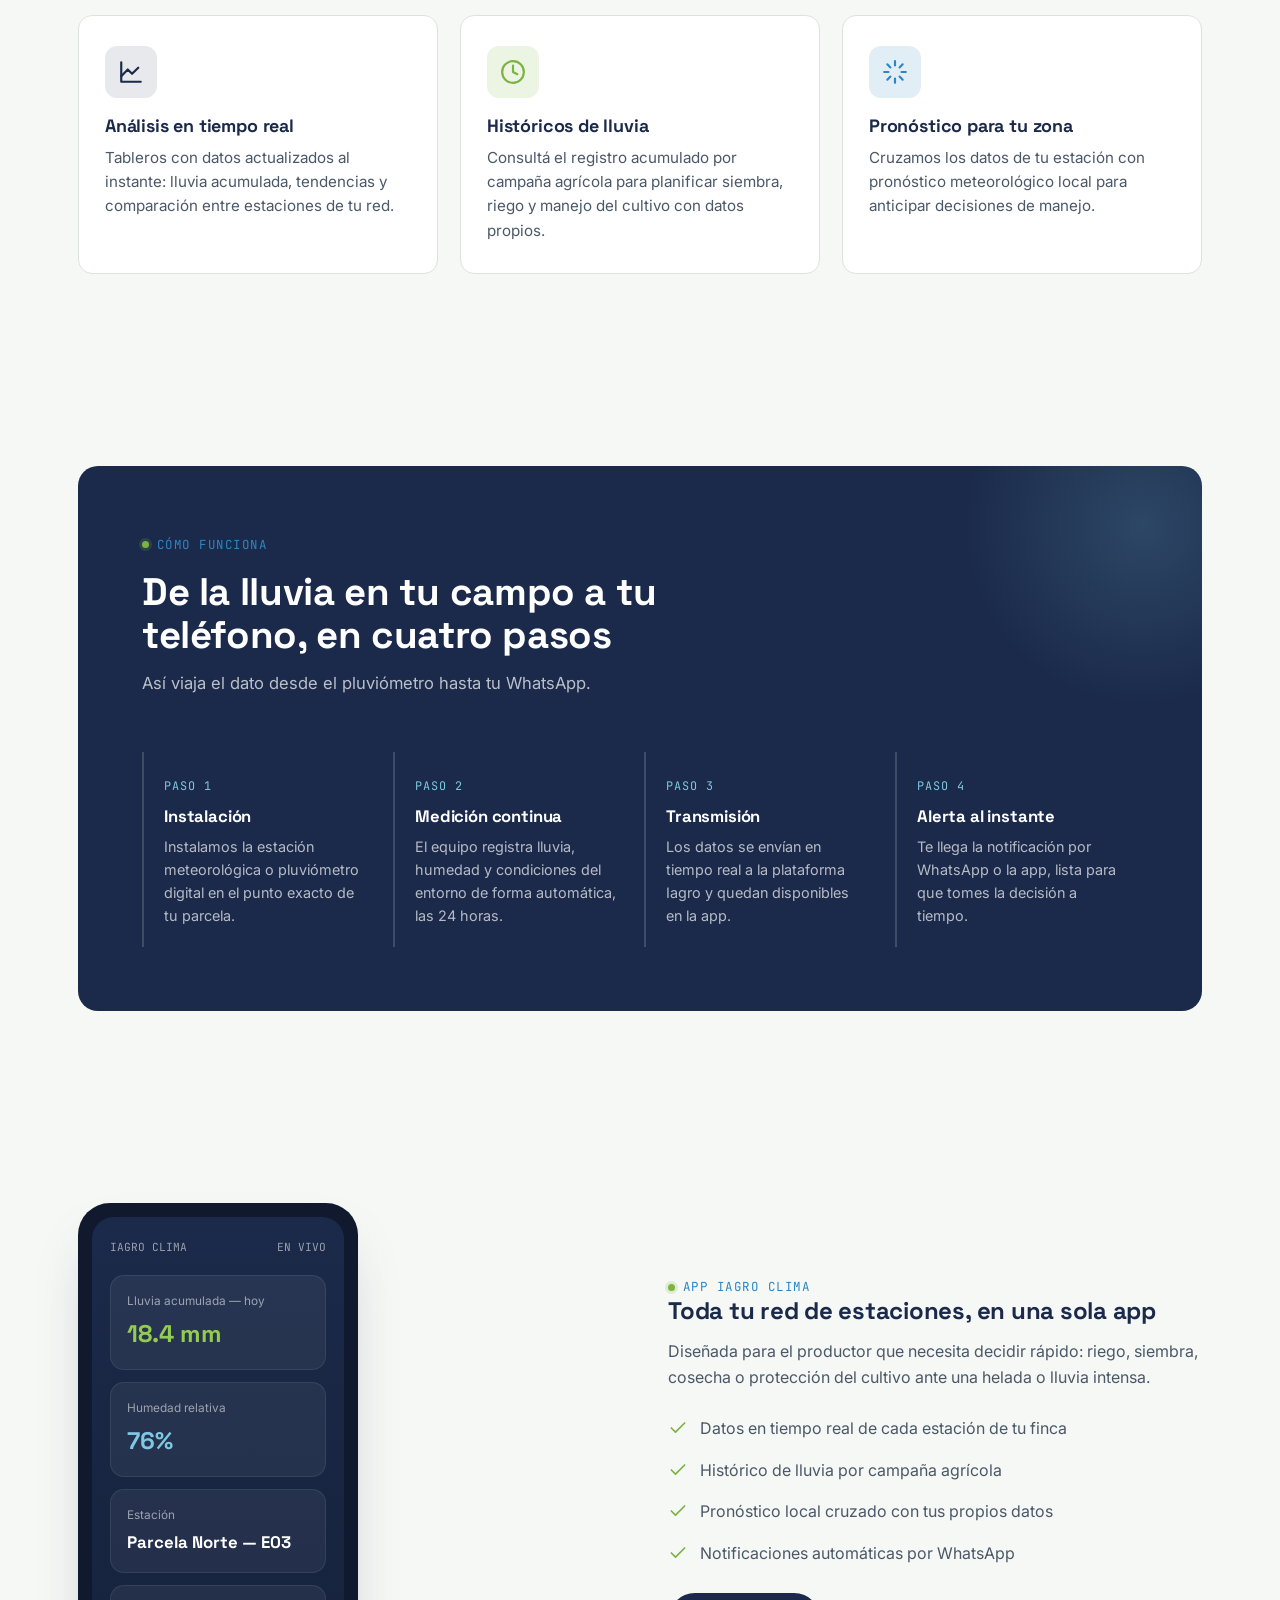
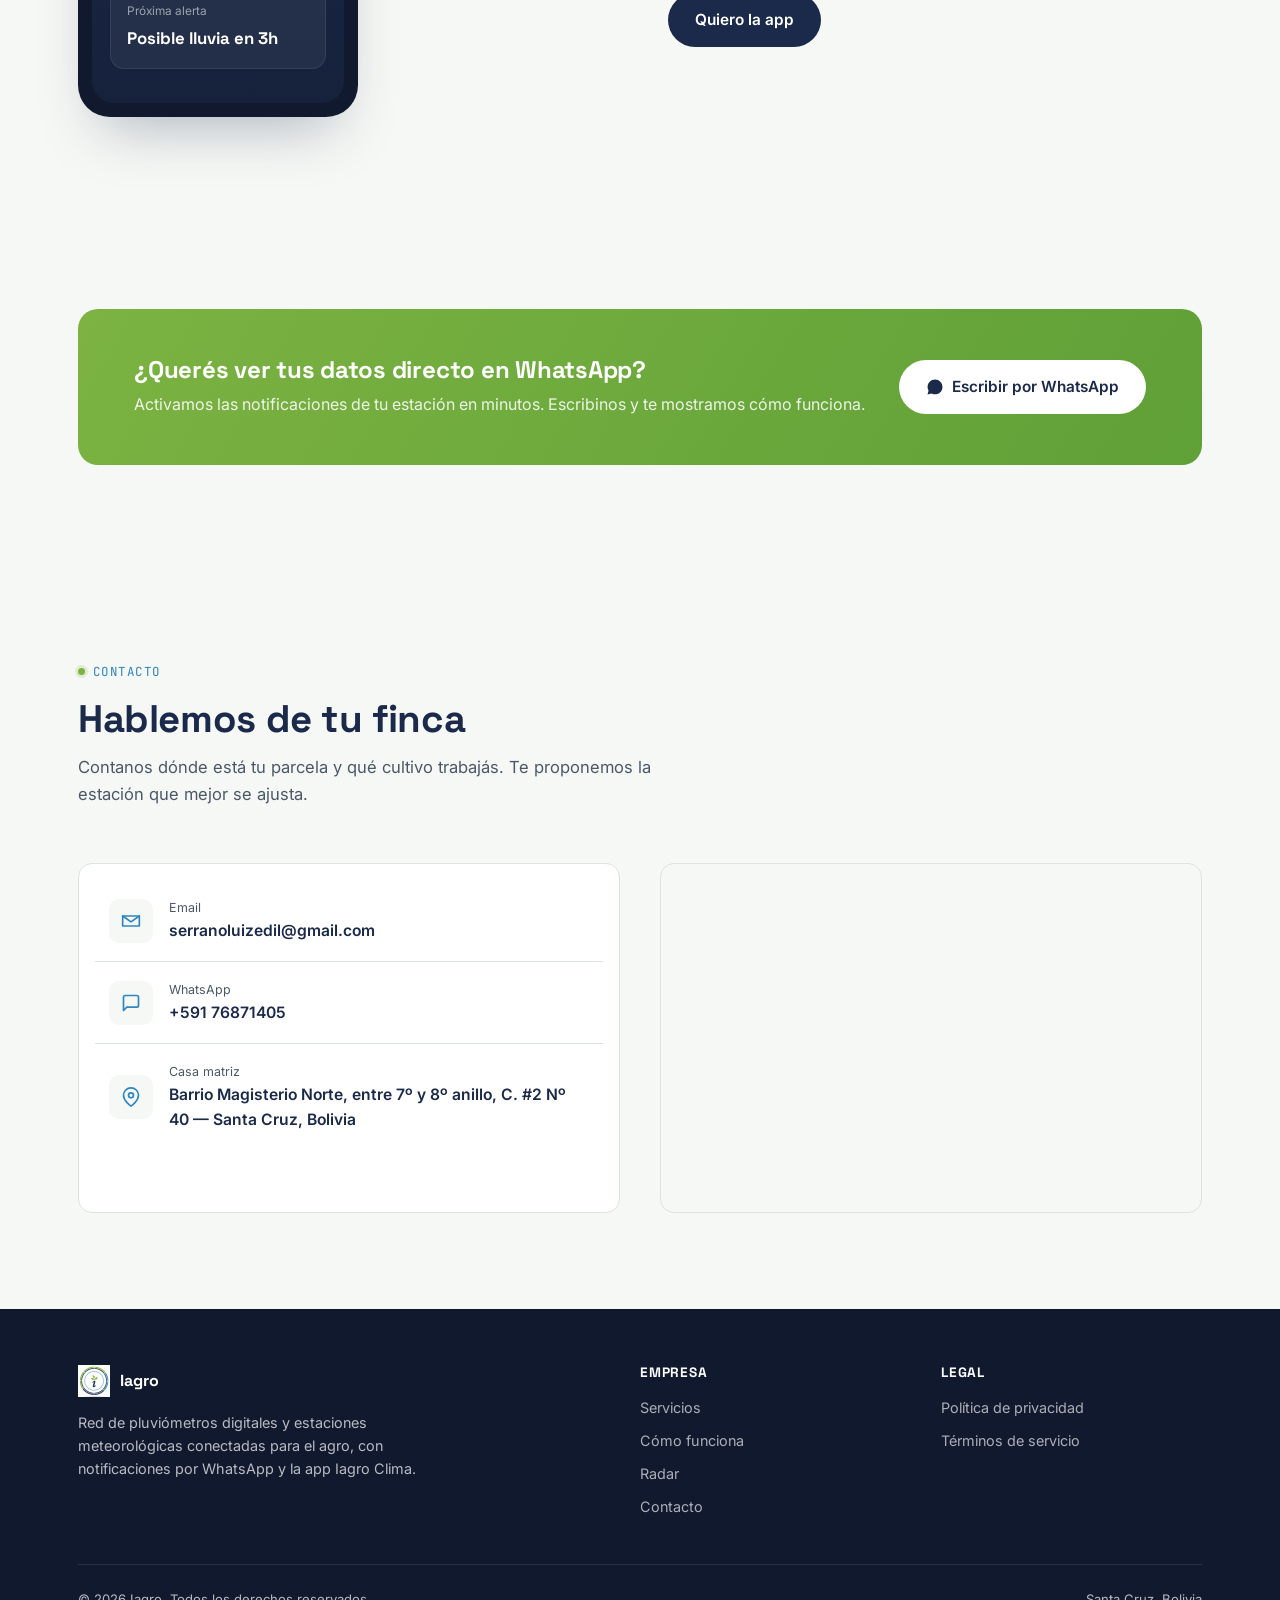
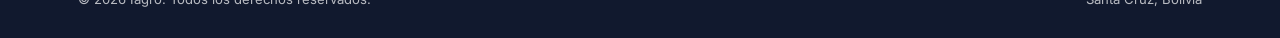
==== commit 06d3e28a: "actulizacion q" ====
--- a/index.html
+++ b/index.html
@@ -21,6 +21,7 @@
       <a href="#como-funciona">Cómo funciona</a>
       <a href="#app">App Iagro Clima</a>
       <a href="contacto.html">Contacto</a>
+      <a href="radar.html">Radar</a>
       <a href="contacto.html#whatsapp" class="cta-link">Hablar por WhatsApp</a>
     </nav>
   </div>
@@ -296,6 +297,7 @@
         <h4>Empresa</h4>
         <a href="index.html#servicios">Servicios</a>
         <a href="index.html#como-funciona">Cómo funciona</a>
+        <a href="radar.html">Radar</a>
         <a href="contacto.html">Contacto</a>
       </div>
       <div class="footer-col">
